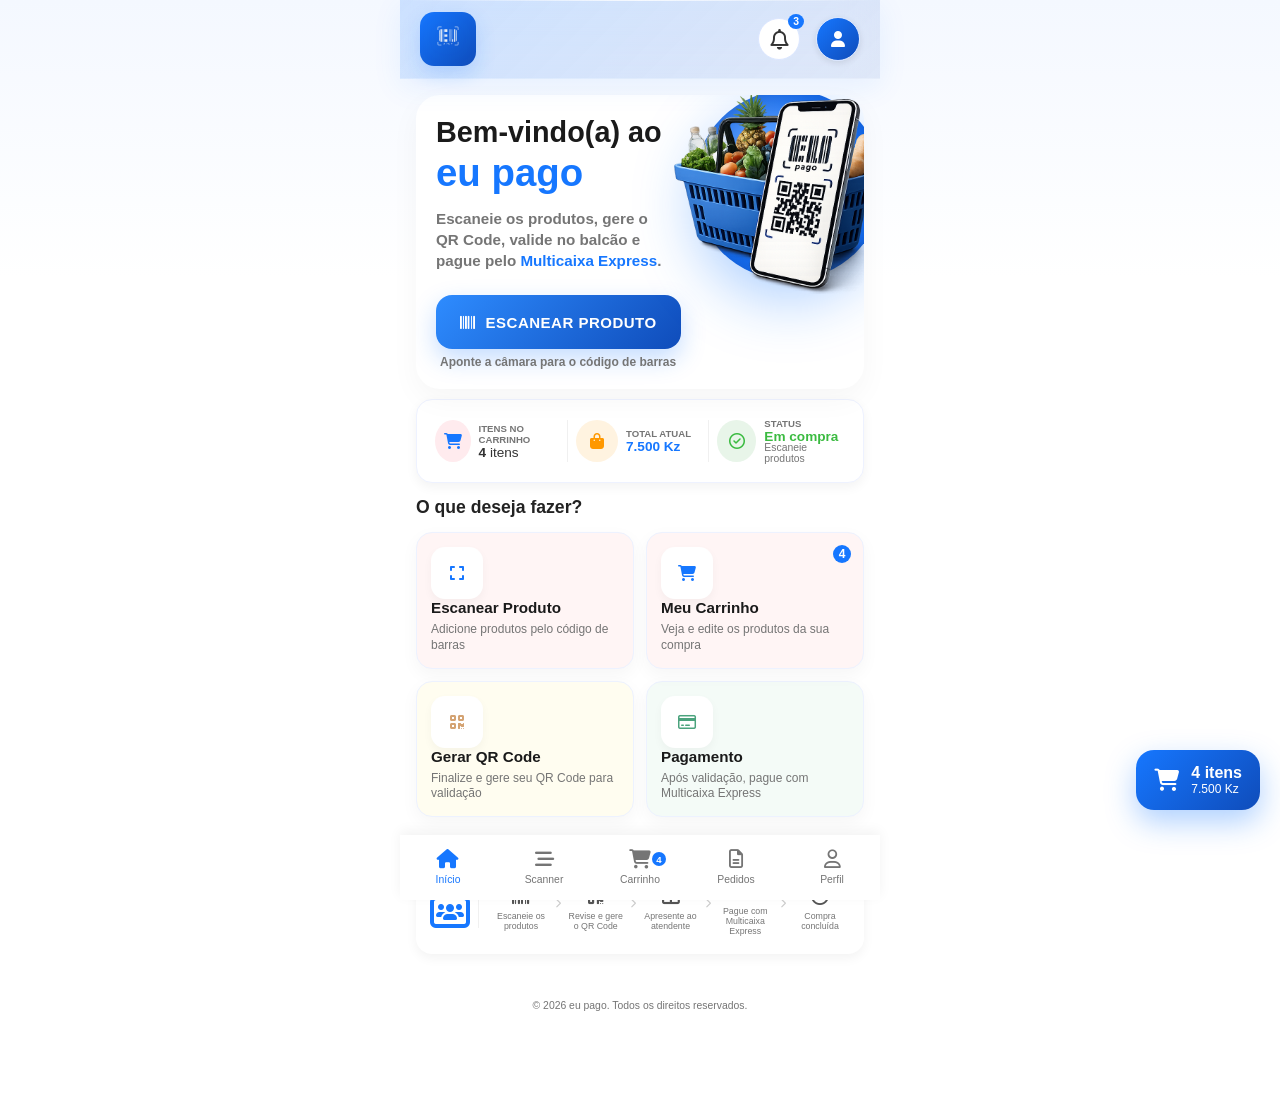
==== index.html @ 43b9805f "first commit" ====
<!DOCTYPE html>
<html lang="pt">
<head>
    <meta charset="UTF-8">
    <meta name="viewport" content="width=device-width, initial-scale=1.0">
    <title>eu pago - Home</title>
    <link rel="stylesheet" href="https://cdnjs.cloudflare.com/ajax/libs/font-awesome/6.4.0/css/all.min.css">
    <link rel="stylesheet" href="style.css">
</head>
<body>

    <header class="main-header">
        <div class="header-logo">
            <img src="logo-transparente2.png" alt="eu pago" class="logo-img-placeholder">
        </div>
        <div class="header-profile">
            <div class="notification-badge" data-count="3">
                <i class="fa-regular fa-bell"></i>
            </div>
            <div class="profile-avatar">
                <i class="fa-solid fa-user"></i>
            </div>
        </div>
    </header>

    <main class="container">
        
        <!-- HOME -->
        <section id="homePage" class="page-section active-page">

            <section class="hero-section">
            <div class="hero-content">
                <h1>Bem-vindo(a) ao <br><span class="brand-text">eu pago</span></h1>
                <p class="hero-subtitle">Escaneie os produtos, gere o QR Code, valide no balcão e pague pelo <span class="highlight-text">Multicaixa Express</span>.</p>
                
                
                <button class="btn-scan-main" id="btnMainScan">
                    <i class="fa-solid fa-barcode"></i> ESCANEAR PRODUTO
                </button>
                <span class="btn-hint">Aponte a câmara para o código de barras</span>
            </div>
            
            <div class="hero-image-container">
                <div class="hero-circle"></div>
                <img src="cesta-telemovel-transparente.png" alt="Cesta e Telemóvel" class="hero-img-placeholder">
            </div>
        </section>

        <section class="status-summary">
            <div class="status-card">
                <div class="status-icon icon-red">
                    <i class="fa-solid fa-cart-shopping"></i>
                </div>
                <div class="status-info">
                    <span class="status-label">ITENS NO CARRINHO</span>
                    <span class="status-value"><strong id="cartCountHeader">4</strong> itens</span>
                </div>
            </div>
            
            <div class="status-card">
                <div class="status-icon icon-light-red">
                    <i class="fa-solid fa-bag-shopping"></i>
                </div>
                <div class="status-info">
                    <span class="status-label">TOTAL ATUAL</span>
                    <span class="status-value price-text">7.500 Kz</span>
                </div>
            </div>

            <div class="status-card">
                <div class="status-icon icon-green">
                    <i class="fa-regular fa-circle-check"></i>
                </div>
                <div class="status-info">
                    <span class="status-label">STATUS</span>
                    <span class="status-value status-active">Em compra</span>
                    <span class="status-sub">Escaneie produtos</span>
                </div>
            </div>
        </section>

        <section class="actions-section">
            <h2 class="section-title">O que deseja fazer?</h2>
            
            <div class="grid-actions">
                <div class="action-card card-pink" id="actionScan">
                    <div class="action-icon"><i class="fa-solid fa-expand"></i></div>
                    <h3>Escanear Produto</h3>
                    <p>Adicione produtos pelo código de barras</p>
                </div>

                <div class="action-card card-light-pink relative-badge" id="actionCart">
                    <span class="card-badge">4</span>
                    <div class="action-icon color-red"><i class="fa-solid fa-cart-shopping"></i></div>
                    <h3>Meu Carrinho</h3>
                    <p>Veja e edite os produtos da sua compra</p>
                </div>

                <div class="action-card card-gold" id="actionQr">
                    <div class="action-icon"><i class="fa-solid fa-qrcode"></i></div>
                    <h3>Gerar QR Code</h3>
                    <p>Finalize e gere seu QR Code para validação</p>
                </div>

                <div class="action-card card-teal" id="actionPay">
                    <div class="action-icon"><i class="fa-regular fa-credit-card"></i></div>
                    <h3>Pagamento</h3>
                    <p>Após validação, pague com Multicaixa Express</p>
                </div>
            </div>
        </section>

        <section class="how-it-works">
            <h3 class="how-title">Como funciona?</h3>
            <div class="flow-container">
                <div class="flow-sidebar-icon">
                    <i class="fa-solid fa-users-rectangle"></i>
                </div>
                <div class="flow-steps">
                    <div class="step">
                        <i class="fa-solid fa-barcode"></i>
                        <p>Escaneie os produtos</p>
                    </div>
                    <i class="fa-solid fa-chevron-right arrow-flow"></i>
                    <div class="step">
                        <i class="fa-solid fa-qrcode"></i>
                        <p>Revise e gere o QR Code</p>
                    </div>
                    <i class="fa-solid fa-chevron-right arrow-flow"></i>
                    <div class="step">
                        <i class="fa-solid fa-table-cells-large"></i>
                        <p>Apresente ao atendente</p>
                    </div>
                    <i class="fa-solid fa-chevron-right arrow-flow"></i>
                    <div class="step">
                        <i class="fa-regular fa-credit-card"></i>
                        <p>Pague com Multicaixa Express</p>
                    </div>
                    <i class="fa-solid fa-chevron-right arrow-flow"></i>
                    <div class="step">
                        <i class="fa-regular fa-circle-check"></i>
                        <p>Compra concluída</p>
                    </div>
                </div>
            </div>
        </section>


        </section>

        <!-- SCANNER -->
        <section id="scannerPage" class="page-section">

            <div class="page-header">
                <h2>Nova Compra</h2>
                <p>Escaneie os produtos</p>
            </div>

            <div class="purchase-banner">

                <div>
                    <span>Compra Atual</span>
                    <strong>7.500 Kz</strong>
                </div>

                <div>
                    <span>Itens</span>
                    <strong>4</strong>
                </div>

            </div>

            <div class="scanner-stats">

                <div class="scanner-stat">
                    <span>Produtos</span>
                    <strong id="scannerProducts">
                        4
                    </strong>
                </div>

                <div class="scanner-stat">
                    <span>Total</span>
                    <strong id="scannerTotal">
                        7.500 Kz
                    </strong>
                </div>

            </div>

            <div class="camera-area">

                <div class="scanner-frame"></div>

                <div class="scan-line"></div>

                <i class="fa-solid fa-barcode"></i>

                <p>
                    Posicione o código de barras
                    dentro da área de leitura
                </p>

            </div>

            <div class="scan-status">

                <i class="fa-solid fa-circle-notch"></i>

                Aguardando leitura...

            </div>

            <div class="detected-product">

                <div class="product-preview">

                    <div class="product-image">
                        <i class="fa-solid fa-box"></i>
                    </div>

                    <div>

                        <h3>
                            Arroz Bom Preço 5Kg
                        </h3>

                        <p class="product-price">
                            3.500 Kz
                        </p>

                    </div>

                </div>

                <div class="quantity-control">

                    <button>-</button>

                    <span>1</span>

                    <button>+</button>

                </div>

                <div class="scanner-buttons">

                    <button class="btn-add-cart">
                        Adicionar ao Carrinho
                    </button>

                    <button class="btn-cancel">
                        Cancelar
                    </button>

                </div>

            </div>

        </section>


        <!-- CARRINHO -->
        <section id="cartPage" class="page-section">
            <div class="page-header">
                <h2>Meu Carrinho</h2>
                <p>Revise os produtos antes de finalizar</p>
            </div>

            <div class="cart-summary-top">

                <div class="cart-summary-box">

                    <span>Produtos</span>

                    <strong>4</strong>

                </div>

                <div class="cart-summary-box">

                    <span>Total Atual</span>

                    <strong>7.500 Kz</strong>

                </div>

            </div>

            <!-- PRODUTO 1 -->

            <div class="cart-item">

                <div class="cart-product-image">

                    <i class="fa-solid fa-box"></i>

                </div>

                <div class="cart-product-info">

                    <h3>Arroz Bom Preço 5Kg</h3>

                    <span>3.500 Kz</span>

                    <div class="cart-quantity">

                        <button>-</button>

                        <span>2</span>

                        <button>+</button>

                    </div>

                </div>

                <button class="remove-item">

                    <i class="fa-solid fa-trash"></i>

                </button>

            </div>

            <!-- PRODUTO 2 -->

            <div class="cart-item">

                <div class="cart-product-image">

                    <i class="fa-solid fa-bottle-water"></i>

                </div>

                <div class="cart-product-info">

                    <h3>Água Pura 1.5L</h3>

                    <span>1.000 Kz</span>

                    <div class="cart-quantity">

                        <button>-</button>

                        <span>1</span>

                        <button>+</button>

                    </div>

                </div>

                <button class="remove-item">

                    <i class="fa-solid fa-trash"></i>

                </button>

            </div>

            <!-- RESUMO -->

            <div class="cart-total-card">

                <div class="total-line">

                    <span>Subtotal</span>

                    <strong>7.500 Kz</strong>

                </div>

                <div class="total-line">

                    <span>Taxas</span>

                    <strong>0 Kz</strong>

                </div>

                <div class="total-line total-main">

                    <span>Total</span>

                    <strong>7.500 Kz</strong>

                </div>

            </div>

            <!-- BOTÕES -->

            <div class="cart-actions">

                <button class="btn-continue">

                    Continuar Comprando

                </button>

                <button class="btn-generate-qr">

                    Gerar QR Code

                </button>

            </div>
        </section>

        <!-- PEDIDOS -->
        <section id="ordersPage" class="page-section">

        </section>

        <!-- PERFIL -->
        <section id="profilePage" class="page-section">

        </section>


    </main>

    <div class="floating-cart">

        <i class="fa-solid fa-cart-shopping"></i>

        <div>

            <strong>4 itens</strong>

            <span>7.500 Kz</span>

        </div>

    </div>

    <div id="toastMessage " class="toast-message">
        Produto adicionado com sucesso!
    </div>

    <nav class="bottom-nav">
        <a href="#" class="nav-item active">
            <i class="fa-solid fa-house"></i>
            <span>Início</span>
        </a>
        <a href="#" class="nav-item">
            <i class="fa-solid fa-bars-staggered"></i>
            <span>Scanner</span>
        </a>
        <a href="#" class="nav-item relative-badge">
            <span class="nav-badge">4</span>
            <i class="fa-solid fa-cart-shopping"></i>
            <span>Carrinho</span>
        </a>
        <a href="#" class="nav-item">
            <i class="fa-regular fa-file-lines"></i>
            <span>Pedidos</span>
        </a>
        <a href="#" class="nav-item">
            <i class="fa-regular fa-user"></i>
            <span>Perfil</span>
        </a>
    </nav>

    <footer class="footer-copyright">
        <p>© 2026 eu pago. Todos os direitos reservados.</p>
    </footer>

    <script src="script.js"></script>
</body>
</html>
---- style.css ----
/* ==========================================================================
   RESET & CONFIGURAÇÕES GERAIS
   ========================================================================== */
* {
    margin: 0;
    padding: 0;
    box-sizing: border-box;
    font-family: -apple-system, BlinkMacSystemFont, "Segoe UI", Roboto, Helvetica, Arial, sans-serif;
}

:root {
    --primary-red: #1677ff;
    --bg-light: #f8f9fa;
    --text-dark: #333333;
    --text-muted: #757575;
    --green-status: #3bbb41;
    --shadow-light: 0 4px 12px rgba(0,0,0,0.05);
    --border-radius-main: 16px;
}

body {
    background-color: var(--bg-light);
    background:
        linear-gradient(
            180deg,
            #f4f8ff 0%,
            #ffffff 25%
        );
    color: var(--text-dark);
    display: flex;
    flex-direction: column;
    min-height: 100vh;
    padding-bottom: 80px; /* Espaço para a navbar inferior fixa */
    overflow-x: hidden;
}

.container {
    width: 100%;
    max-width: 480px; /* Limita a largura para simular tela de telemóvel em desktops */
    margin: 0 auto;
    padding: 16px;
}

/* ==========================================================================
   BARRA SUPERIOR (HEADER)
   ========================================================================== */
.main-header {

    position: sticky;
    top: 0;

    display: flex;
    justify-content: space-between;
    align-items: center;

    padding: 12px 20px;

    max-width: 480px;
    width: 100%;

    margin: 0 auto;

    z-index: 100;

    background:
        linear-gradient(
            135deg,
            rgba(22,119,255,.18),
            rgba(15,76,186,.10)
        );

    backdrop-filter: blur(18px);
    -webkit-backdrop-filter: blur(18px);

    border-bottom:
        1px solid rgba(255,255,255,.25);

    box-shadow:
        0 8px 30px rgba(22,119,255,.08);
}

.main-header::before{

    content:"";

    position:absolute;

    top:0;
    left:0;

    width:100%;
    height:1px;

    background:
        linear-gradient(
            90deg,
            transparent,
            rgba(255,255,255,.8),
            transparent
        );
}

.logo-img-placeholder{

    height:42px;
    width:auto;

    filter:
        drop-shadow(
            0 3px 10px rgba(22,119,255,.25)
        );
}

.header-logo{

    background:
        linear-gradient(
            135deg,
            #1677ff,
            #0f4cba
        );

    padding:4px 7px;

    border-radius:14px;

    box-shadow:
        0 8px 20px rgba(22,119,255,.2);
}

.header-profile {
    display: flex;
    align-items: center;
    gap: 16px;
}

.notification-badge {
    width:42px;
    height:42px;
    border-radius:50%;
    border:
        1px solid #dbe6ff;
    display:flex;
    justify-content:center;
    align-items:center;
    color:#0f4cba;

    background:white;

    position: relative;
    font-size: 1.3rem;
    color: var(--text-dark);
    cursor: pointer;
}

.notification-badge::after {
    content: attr(data-count);
    position: absolute;
    top: -5px;
    right: -5px;
    background-color: var(--primary-red);
    color: white;
    font-size: 0.65rem;
    font-weight: bold;
    padding: 2px 5px;
    border-radius: 50%;
}

.profile-avatar {
     width:44px;
    height:44px;
    border-radius: 50%;
    background:white;
    display: flex;
    align-items: center;
    justify-content: center;
    background:
        linear-gradient(
            135deg,
            #1677ff,
            #0f4cba
        );

    color:white;
    overflow: hidden;
    border:
        1px solid #dbe6ff;
    box-shadow: 0 2px 6px rgba(0,0,0,0.1);
}

/* ==========================================================================
   SECÇÃO HERO (BOAS-VINDAS)
   ========================================================================== */
.hero-section {
    display: grid;
    grid-template-columns: 1fr;
    position: relative;
  
    margin-bottom: 10px;

    background:white;

    border-radius:24px;

    padding:20px;

    box-shadow:
        0 10px 30px rgba(0,0,0,.04);

    overflow:hidden;
    
}

.hero-content h1 {
    font-size: 1.8rem;
    font-weight: 700;
    line-height: 1.2;
    color: #1a1a1a;
}

.hero-content {
    max-width: 60%;
    color: var(--primary-red);
    font-size: 2.4rem;
    font-weight: 800;
}

.brand-text {
    max-width: 60%;
    color: var(--primary-red);
    font-size: 2.4rem;
    font-weight: 800;
}

.hero-subtitle {
    margin-top: 12px;
    font-size: 0.95rem;
    color: var(--text-muted);
    line-height: 1.4;
    max-width: 100%;
}

.hero-subtitle .highlight-text {
    color: var(--primary-red);
    font-weight: 600;
}

.btn-scan-main {
    background:
        linear-gradient(
            135deg,
            #2e8cff,
            #0f4cba
        );
    color: white;
    border: none;
    width: 100%;
    height:54px;
    max-width: 260px;
    padding: 14px 20px;
    border-radius: 16px;
    font-weight: bold;
    font-size: 15px;
    display: flex;
    align-items: center;
    justify-content: center;
    gap: 10px;
    letter-spacing:.5px;
    margin-top: 24px;
    box-shadow:
        0 10px 25px rgba(22,119,255,.25);
    cursor: pointer;
    transition: transform 0.2s;
}

.btn-scan-main:hover{

    transform:translateY(-2px);

    box-shadow:
        0 14px 30px rgba(22,119,255,.35);
}

.btn-scan-main:active {
    transform: scale(0.98);
}

.btn-hint {
    display: block;
    font-size: 0.75rem;
    color: var(--text-muted);
    margin-top: 6px;
    padding-left: 4px;
}

.hero-image-container {
    width: 120px;
    height: 120px;
    position: absolute;
    right:20px;

    top: 10px;
    z-index: -1; /* Mantém atrás do texto se a tela for muito pequena */
    opacity: 0.85;
}

.hero-img-placeholder {
    width: 100%;
    height: auto;    
    object-fit: contain;
}

.hero-img-placeholder{

    animation:
        floatBasket 4s ease-in-out infinite;
}
/*
@keyframes floatBasket{

    0%{
        transform:translateY(0);
    }

    50%{
        transform:translateY(-8px);
    }

    100%{
        transform:translateY(0);
    }
}

 Ajuste Responsivo para telas ligeiramente maiores onde caiba a imagem ao lado */
@media (min-width: 360px) {
    .hero-image-container {
        width: 140px;
        height: 140px;
        z-index: 1;
        opacity: 1;
    }
    .hero-subtitle { max-width: 65%; }


}

.hero-image-container{

    position:absolute;

    right:-35px;
    top:-20px;

    width:220px;
    height:220px;

    display:flex;
    justify-content:center;
    align-items:center;
}

.hero-circle{

    position:absolute;

    width:190px;
    height:190px;
    right:15px;
    object-fit:contain;
    border-radius:50%;

    background:
        radial-gradient(
            circle,
            #38a3ff 0%,
            #1677ff 45%,
            #0f4cba 100%
        );

    box-shadow:
        0 20px 60px rgba(22,119,255,.35);

    z-index:1;
}

.hero-circle::before{

    content:"";

    position:absolute;

    width:100px;
    height:100px;

    border-radius:50%;

    background:
        rgba(255,255,255,.3);

    top:15px;
    left:20px;

    filter:blur(20px);
}


.hero-img-placeholder{

    position:relative;

    width:220px;
    right:15px;
    height:auto;

    object-fit:contain;

    z-index:2;
}

@media(max-width:420px){

    .hero-image-container{

        position: absolute;
        width:200px;
        height:200px;

        right:-50px;
        top:-5px;
        display: flex;
        justify-content: center;
        text-align: center;
    }

    .hero-circle{

        width:155px;
        height:155px;
    }

    .hero-img-placeholder{

        width:180px;
    }
}

.hero-subtitle{
    max-width:95%;
}


/* ==========================================================================
   RESUMO DO STATUS (CARDS HORIZONTAIS)
   ========================================================================== */
.status-summary {
    background: white;
    border-radius: var(--border-radius-main);
    padding: 18px;
    display: flex;
    justify-content: space-between;
    align-items: center;
    box-shadow: var(--shadow-light);
    margin-bottom: 14px;
    gap: 8px;
     border:
        1px solid #eef2ff;
}

.status-card {
    display: flex;
    align-items: center;
    gap: 8px;
    flex: 1;
}

.status-card:not(:last-child) {
    border-right: 1px solid #f0f0f0;
    padding-right: 4px;
}

.status-icon {
    width: 42px;
    height: 42px;
    border-radius: 50%;
    display: flex;
    align-items: center;
    justify-content: center;
    font-size: 1rem;
}

.icon-red { background-color: #ffebee; color: var(--primary-red); }
.icon-light-red { background-color: #fff3e0; color: #ff9800; }
.icon-green { background-color: #e8f5e9; color: var(--green-status); }

.status-info {
    display: flex;
    flex-direction: column;
}

.status-label {
    font-size: 0.6rem;
    font-weight: bold;
    color: var(--text-muted);
}

.status-value {
    font-size: 0.85rem;
    font-weight: 500;
}

.price-text {
    color: var(--primary-red);
    font-weight: bold;
}

.status-active {
    color: var(--green-status);
    font-weight: bold;
}

.status-sub {
    font-size: 0.65rem;
    color: var(--text-muted);
    margin-top: -2px;
}

/* ==========================================================================
   MENU DE OPÇÕES (GRID DOS BOTÕES)
   ========================================================================== */
.actions-section {
    margin-bottom: 24px;
}

.section-title {
    font-size: 1.1rem;
    font-weight: 700;
    margin-bottom: 14px;
    color: #222;
}

.grid-actions {
    display: grid;
    grid-template-columns: repeat(2, 1fr);
    gap: 12px;
}

.action-card {
    border-radius: var(--border-radius-main);
    padding: 14px;
    display: flex;
    flex-direction: column;
    justify-content: flex-start;
    cursor: pointer;
    transition: transform 0.2s, box-shadow 0.2s;
    min-height: 115px;
    border:
        1px solid #edf2ff;

    box-shadow:
        0 6px 18px rgba(0,0,0,.04);
}

.action-card:hover{

    transform:
        translateY(-3px);

    box-shadow:
        0 12px 30px rgba(0,0,0,.08);
}



.action-card:active {
    transform: scale(0.97);
}

.action-icon{

    width:52px;
    height:52px;

    border-radius:14px;

    display:flex;
    justify-content:center;
    align-items:center;

    background:white;

    box-shadow:
        0 4px 10px rgba(0,0,0,.04);
}
.action-card h3 {
    font-size: 0.95rem;
    font-weight: 700;
    margin-bottom: 6px;
    color: #1a1a1a;
}

.action-card p {
    font-size: 0.75rem;
    color: var(--text-muted);
    line-height: 1.3;
}

/* Cores customizadas dos cards baseadas na foto */
.card-pink { background-color: #fff5f5; }
.card-pink .action-icon { color: var(--primary-red); }

.card-light-pink { background-color: #fff5f5; }
.card-light-pink .action-icon { color: var(--primary-red); }

.card-gold { background-color: #fffdf0; }
.card-gold .action-icon { color: #d4a373; }

.card-teal { background-color: #f4fbf7; }
.card-teal .action-icon { color: #4ba37d; }

/* Sistema de Badges flutuantes */
.relative-badge {
    position: relative;
}

.card-badge {
    position: absolute;
    top: 12px;
    right: 12px;
    background-color: var(--primary-red);
    color: white;
    font-size: 0.75rem;
    font-weight: bold;
    width: 18px;
    height: 18px;
    border-radius: 50%;
    display: flex;
    align-items: center;
    justify-content: center;
}

/* ==========================================================================
   COMO FUNCIONA (FLUXOGRAMA)
   ========================================================================== */
.how-it-works {
    background: white;
    border-radius: var(--border-radius-main);
    padding: 14px;
    box-shadow: var(--shadow-light);
    margin-bottom: 20px;
}

.how-title {
    font-size: 0.9rem;
    font-weight: 700;
    margin-bottom: 12px;
}

.flow-container {
    display: flex;
    align-items: center;
    gap: 12px;
}

.flow-sidebar-icon {
    font-size: 2rem;
    color: var(--primary-red);
    display: flex;
    align-items: center;
    justify-content: center;
    padding-right: 8px;
    border-right: 1px solid #f0f0f0;
}

.flow-steps {
    display: flex;
    align-items: center;
    justify-content: space-between;
    flex-grow: 1;
    overflow-x: auto; /* Permite scroll horizontal caso falte espaço em telas muito pequenas */
    padding-bottom: 4px;
}

.step {
    display: flex;
    flex-direction: column;
    align-items: center;
    text-align: center;
    min-width: 50px;
}

.step i {
    font-size: 1.1rem;
    color: #555;
    margin-bottom: 6px;
}

.step p {
    font-size: 0.55rem;
    color: var(--text-muted);
    font-weight: 500;
    max-width: 60px;
}

.arrow-flow {
    font-size: 0.6rem;
    color: #ccc;
    margin-top: -12px;
}

/* ==========================================================================
   BARRA DE NAVEGAÇÃO INFERIOR FIXA
   ========================================================================== */
.bottom-nav {
    background-color: white;
    position: fixed;
    bottom: 0;
    left: 50%;
    transform: translateX(-50%);
    width: 100%;
    max-width: 480px;
    height: 65px;
    display: flex;
    justify-content: space-around;
    align-items: center;
    box-shadow: 0 -4px 12px rgba(0,0,0,0.05);
    z-index: 100;
}

.nav-item {
    display: flex;
    flex-direction: column;
    align-items: center;
    text-decoration: none;
    color: var(--text-muted);
    font-size: 0.65rem;
    font-weight: 500;
    gap: 4px;
    flex: 1;

}

.nav-item i {
    font-size: 1.2rem;
}

.nav-item.active {
    color:#1677ff;
}



.nav-badge {
    position: absolute;
    top: 2px;
    right: 22px;
    background-color: var(--primary-red);
    color: white;
    font-size: 0.6rem;
    font-weight: bold;
    width: 14px;
    height: 14px;
    border-radius: 50%;
    display: flex;
    align-items: center;
    justify-content: center;
}

/* ==========================================================================
   FOOTER (DIREITOS AUTORAIS)
   ========================================================================== */
.footer-copyright {
    text-align: center;
    font-size: 0.65rem;
    color: var(--text-muted);
    padding: 10px 0 20px 0;
}





/* ==========================================
   SISTEMA DE PÁGINAS
========================================== */

.page-section{

    display:none;

    animation:
        fadePage .3s ease;
}

.active-page{

    display:block;
}

@keyframes fadePage{

    from{

        opacity:0;
        transform:translateY(10px);
    }

    to{

        opacity:1;
        transform:translateY(0);
    }
}

/* ==========================================
   SCANNER
========================================== */

.page-header{

    margin-bottom:20px;
}

.page-header h2{

    font-size:24px;
}

.page-header p{

    color:#777;
}

.scanner-stats{

    display:flex;

    gap:12px;

    margin-bottom:20px;
}

.scanner-stat{

    flex:1;

    background:white;

    padding:16px;

    border-radius:16px;

    text-align:center;

    box-shadow:
        0 4px 12px rgba(0,0,0,.05);
}

.camera-area{

    position:relative;

    height:280px;

    border-radius:24px;

    background:
        linear-gradient(
            135deg,
            #0f172a,
            #1e293b
        );

    display:flex;

    flex-direction:column;

    justify-content:center;

    align-items:center;

    color:white;

    overflow:hidden;

    margin-bottom:20px;
}

.camera-area i{

    font-size:70px;

    margin-bottom:15px;
}

.scan-line{

    position:absolute;

    width:100%;

    height:3px;

    background:#00ff88;

    animation:
        scannerMove 2s linear infinite;
}

@keyframes scannerMove{

    0%{

        top:20px;
    }

    100%{

        top:240px;
    }
}

.detected-product{

    background:white;

    padding:16px;

    border-radius:20px;

    box-shadow:
        0 4px 12px rgba(0,0,0,.05);
}

.product-preview{

    display:flex;

    gap:15px;

    align-items:center;

    margin-bottom:15px;
}

.product-image{

    width:70px;
    height:70px;

    border-radius:16px;

    background:#eef5ff;

    display:flex;

    justify-content:center;

    align-items:center;

    color:#1677ff;

    font-size:28px;
}

.quantity-control{

    display:flex;

    justify-content:center;

    align-items:center;

    gap:20px;

    margin:15px 0;
}

.quantity-control button{

    width:40px;
    height:40px;

    border:none;

    border-radius:12px;

    background:#1677ff;

    color:white;
}

.scanner-buttons{

    display:flex;

    gap:10px;
}

.btn-add-cart{

    flex:1;

    border:none;

    background:#1677ff;

    color:white;

    height:50px;

    border-radius:14px;
}

.btn-cancel{

    flex:1;

    border:none;

    background:#f2f2f2;

    height:50px;

    border-radius:14px;
}

.purchase-banner{

    display:flex;
    justify-content:space-between;
    align-items:center;

    background:
        linear-gradient(
            135deg,
            #1677ff,
            #0f4cba
        );

    color:white;

    padding:18px;

    border-radius:18px;

    margin-bottom:20px;

    box-shadow:
        0 12px 30px rgba(22,119,255,.25);
}

.purchase-banner span{

    display:block;

    font-size:12px;

    opacity:.8;
}

.purchase-banner strong{

    font-size:22px;
}


.scanner-frame{

    position:absolute;

    width:220px;
    height:140px;

    border:3px solid #00ff88;

    border-radius:16px;
}


.scan-status{

    margin-top:15px;

    display:flex;
    align-items:center;
    justify-content:center;

    gap:10px;

    color:#1677ff;

    font-weight:600;
}


.product-price{

    color:#1677ff;

    font-size:20px;

    font-weight:700;

    margin-top:5px;
}


.floating-cart{

    position:fixed;

    bottom:90px;

    right:20px;

    background:
        linear-gradient(
            135deg,
            #1677ff,
            #0f4cba
        );

    color:white;

    padding:14px 18px;

    border-radius:18px;

    display:flex;

    align-items:center;

    gap:12px;

    z-index:999;

    box-shadow:
        0 12px 30px rgba(22,119,255,.35);
}

.floating-cart i{

    font-size:22px;
}

.floating-cart span{

    display:block;

    font-size:12px;
}

.toast-message{

    position:fixed;

    bottom:160px;

    left:50%;

    transform:translateX(-50%);

    background:#16a34a;

    color:white;

    padding:12px 20px;

    border-radius:12px;

    opacity:0;

    pointer-events:none;

    transition:.3s;

    z-index:1000;
}

.toast-message.show{

    opacity:1;
}



/* ==========================================
   CARRINHO
========================================== */

.cart-summary-top{

    display:flex;

    gap:12px;

    margin-bottom:20px;
}

.cart-summary-box{

    flex:1;

    background:white;

    padding:16px;

    border-radius:18px;

    text-align:center;

    box-shadow:
        0 4px 12px rgba(0,0,0,.05);
}

.cart-summary-box span{

    display:block;

    font-size:13px;

    color:#777;
}

.cart-summary-box strong{

    font-size:22px;

    color:#1677ff;
}

.cart-item{

    display:flex;

    align-items:center;

    gap:12px;

    background:white;

    padding:14px;

    border-radius:18px;

    margin-bottom:14px;

    box-shadow:
        0 4px 12px rgba(0,0,0,.05);
}

.cart-product-image{

    width:65px;
    height:65px;

    border-radius:16px;

    background:#eef5ff;

    display:flex;

    justify-content:center;

    align-items:center;

    color:#1677ff;

    font-size:26px;

    flex-shrink:0;
}

.cart-product-info{

    flex:1;
}

.cart-product-info h3{

    font-size:15px;

    margin-bottom:6px;
}

.cart-product-info span{

    color:#1677ff;

    font-weight:700;
}

.cart-quantity{

    display:flex;

    align-items:center;

    gap:10px;

    margin-top:10px;
}

.cart-quantity button{

    width:32px;
    height:32px;

    border:none;

    border-radius:10px;

    background:#1677ff;

    color:white;

    font-weight:bold;
}

.remove-item{

    width:40px;
    height:40px;

    border:none;

    border-radius:12px;

    background:#fff2f2;

    color:#ff3b30;

    flex-shrink:0;
}

.cart-total-card{

    background:white;

    padding:18px;

    border-radius:20px;

    margin-top:20px;

    box-shadow:
        0 4px 12px rgba(0,0,0,.05);
}

.total-line{

    display:flex;

    justify-content:space-between;

    margin-bottom:12px;
}

.total-main{

    border-top:
        1px solid #eee;

    padding-top:15px;

    margin-top:15px;

    font-size:18px;
}

.cart-actions{

    display:flex;

    flex-direction:column;

    gap:12px;

    margin-top:20px;
}

.btn-continue{

    height:54px;

    border:none;

    border-radius:16px;

    background:#eef5ff;

    color:#1677ff;

    font-weight:700;
}

.btn-generate-qr{

    height:54px;

    border:none;

    border-radius:16px;

    background:
        linear-gradient(
            135deg,
            #1677ff,
            #0f4cba
        );

    color:white;

    font-weight:700;

    box-shadow:
        0 12px 25px rgba(22,119,255,.25);
}@media(max-width:380px){

    .cart-item{

        padding:10px;
    }

    .cart-product-image{

        width:55px;
        height:55px;
    }

    .cart-product-info h3{

        font-size:13px;
    }

    .cart-product-info span{

        font-size:13px;
    }

    .cart-quantity{

        gap:6px;
    }

    .cart-quantity button{

        width:28px;
        height:28px;
    }
}
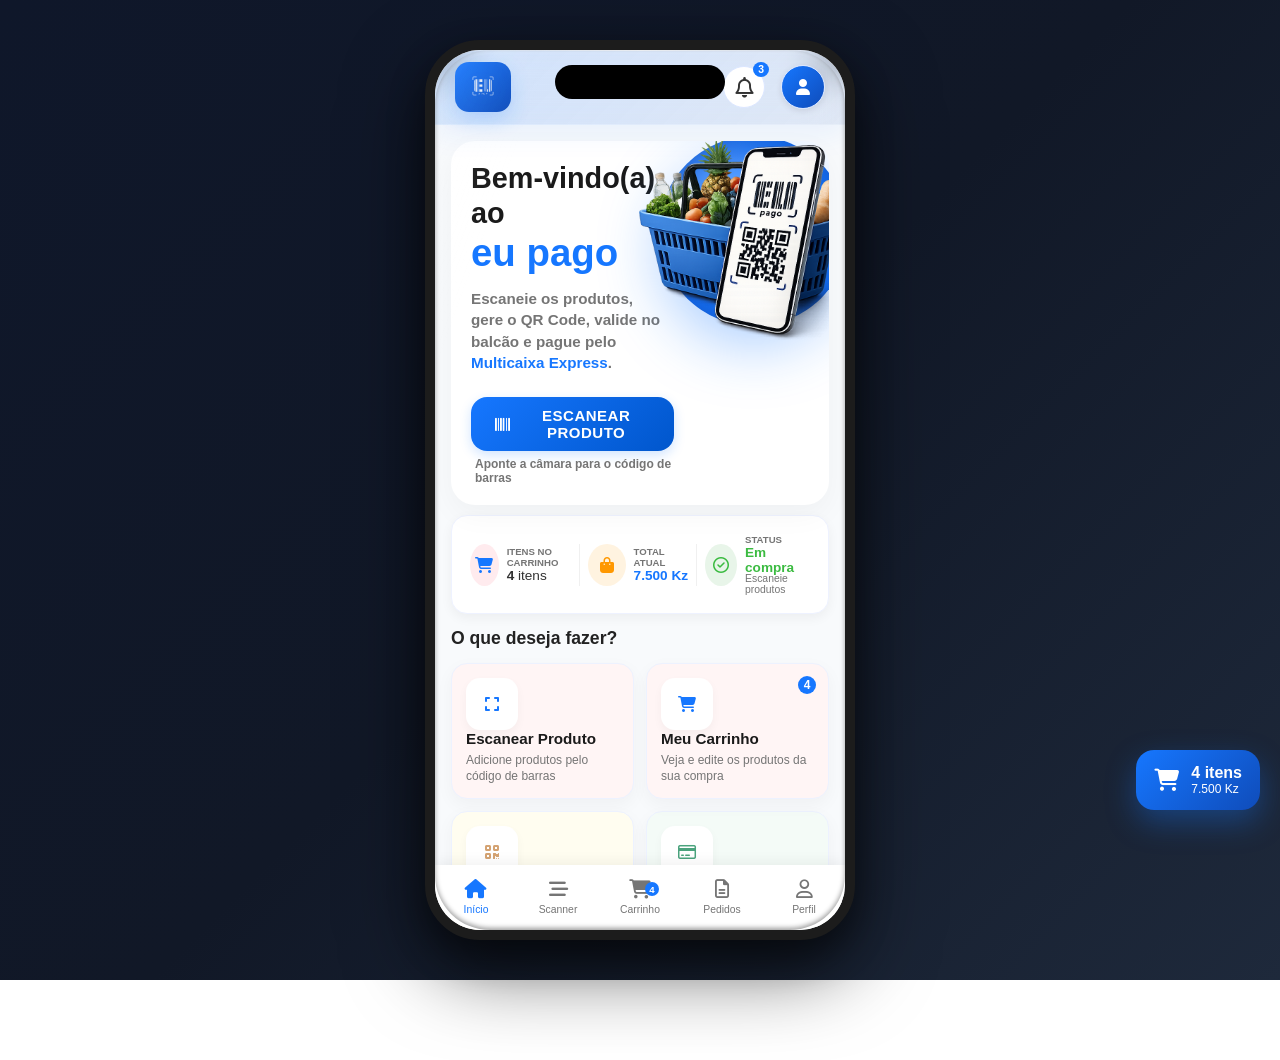
==== commit 233460bb: "Alterando o layout" ====
--- a/index.html
+++ b/index.html
@@ -1,4 +1,4 @@
-<!DOCTYPE html>
+<!<!DOCTYPE html>
 <html lang="pt">
 <head>
     <meta charset="UTF-8">
@@ -9,463 +9,496 @@
 </head>
 <body>
 
-    <header class="main-header">
-        <div class="header-logo">
-            <img src="logo-transparente2.png" alt="eu pago" class="logo-img-placeholder">
+    <div class="desktop-preview">
+
+        <div class="phone-frame">
+
+            <div class="phone-notch"></div>
+
+            <div class="phone-screen">
+
+                <header class="main-header">
+                    <div class="header-logo">
+                        <img src="logo-transparente2.png" alt="eu pago" class="logo-img-placeholder">
+                    </div>
+                    <div class="header-profile">
+                        <div class="notification-badge" data-count="3">
+                            <i class="fa-regular fa-bell"></i>
+                        </div>
+                        <div class="profile-avatar">
+                            <i class="fa-solid fa-user"></i>
+                        </div>
+                    </div>
+                </header>
+
+                <main class="container">
+                    
+                    <!-- HOME -->
+                    <section id="homePage" class="page-section active-page">
+
+                        <section class="hero-section">
+                        <div class="hero-content">
+                            <h1>Bem-vindo(a) ao <br><span class="brand-text">eu pago</span></h1>
+                            <p class="hero-subtitle">Escaneie os produtos, gere o QR Code, valide no balcão e pague pelo <span class="highlight-text">Multicaixa Express</span>.</p>
+                            
+                            
+                            <button class="btn-scan-main" id="btnMainScan">
+                                <i class="fa-solid fa-barcode"></i> ESCANEAR PRODUTO
+                            </button>
+                            <span class="btn-hint">Aponte a câmara para o código de barras</span>
+                        </div>
+                        
+                        <div class="hero-image-container">
+                            <div class="hero-circle"></div>
+                            <img src="cesta-telemovel-transparente.png" alt="Cesta e Telemóvel" class="hero-img-placeholder">
+                        </div>
+                    </section>
+
+                    <section class="status-summary">
+                        <div class="status-card">
+                            <div class="status-icon icon-red">
+                                <i class="fa-solid fa-cart-shopping"></i>
+                            </div>
+                            <div class="status-info">
+                                <span class="status-label">ITENS NO CARRINHO</span>
+                                <span class="status-value"><strong id="cartCountHeader">4</strong> itens</span>
+                            </div>
+                        </div>
+                        
+                        <div class="status-card">
+                            <div class="status-icon icon-light-red">
+                                <i class="fa-solid fa-bag-shopping"></i>
+                            </div>
+                            <div class="status-info">
+                                <span class="status-label">TOTAL ATUAL</span>
+                                <span class="status-value price-text">7.500 Kz</span>
+                            </div>
+                        </div>
+
+                        <div class="status-card">
+                            <div class="status-icon icon-green">
+                                <i class="fa-regular fa-circle-check"></i>
+                            </div>
+                            <div class="status-info">
+                                <span class="status-label">STATUS</span>
+                                <span class="status-value status-active">Em compra</span>
+                                <span class="status-sub">Escaneie produtos</span>
+                            </div>
+                        </div>
+                    </section>
+
+                    <section class="actions-section">
+                        <h2 class="section-title">O que deseja fazer?</h2>
+                        
+                        <div class="grid-actions">
+                            <div class="action-card card-pink" id="actionScan">
+                                <div class="action-icon"><i class="fa-solid fa-expand"></i></div>
+                                <h3>Escanear Produto</h3>
+                                <p>Adicione produtos pelo código de barras</p>
+                            </div>
+
+                            <div class="action-card card-light-pink relative-badge" id="actionCart">
+                                <span class="card-badge">4</span>
+                                <div class="action-icon color-red"><i class="fa-solid fa-cart-shopping"></i></div>
+                                <h3>Meu Carrinho</h3>
+                                <p>Veja e edite os produtos da sua compra</p>
+                            </div>
+
+                            <div class="action-card card-gold" id="actionQr">
+                                <div class="action-icon"><i class="fa-solid fa-qrcode"></i></div>
+                                <h3>Gerar QR Code</h3>
+                                <p>Finalize e gere seu QR Code para validação</p>
+                            </div>
+
+                            <div class="action-card card-teal" id="actionPay">
+                                <div class="action-icon"><i class="fa-regular fa-credit-card"></i></div>
+                                <h3>Pagamento</h3>
+                                <p>Após validação, pague com Multicaixa Express</p>
+                            </div>
+                        </div>
+                    </section>
+
+                    <section class="how-it-works">
+                        <h3 class="how-title">Como funciona?</h3>
+                        <div class="flow-container">
+                            <div class="flow-sidebar-icon">
+                                <i class="fa-solid fa-users-rectangle"></i>
+                            </div>
+                            <div class="flow-steps">
+                                <div class="step">
+                                    <i class="fa-solid fa-barcode"></i>
+                                    <p>Escaneie os produtos</p>
+                                </div>
+                                <i class="fa-solid fa-chevron-right arrow-flow"></i>
+                                <div class="step">
+                                    <i class="fa-solid fa-qrcode"></i>
+                                    <p>Revise e gere o QR Code</p>
+                                </div>
+                                <i class="fa-solid fa-chevron-right arrow-flow"></i>
+                                <div class="step">
+                                    <i class="fa-solid fa-table-cells-large"></i>
+                                    <p>Apresente ao atendente</p>
+                                </div>
+                                <i class="fa-solid fa-chevron-right arrow-flow"></i>
+                                <div class="step">
+                                    <i class="fa-regular fa-credit-card"></i>
+                                    <p>Pague com Multicaixa Express</p>
+                                </div>
+                                <i class="fa-solid fa-chevron-right arrow-flow"></i>
+                                <div class="step">
+                                    <i class="fa-regular fa-circle-check"></i>
+                                    <p>Compra concluída</p>
+                                </div>
+                            </div>
+                        </div>
+                    </section>
+
+
+                    </section>
+
+                    <!-- SCANNER -->
+                    <section id="scannerPage" class="page-section">
+
+                           <div class="scanner-card">
+                                <div class="scanner-header">
+                                    <div class="scanner-icon-badge">
+                                        <i class="fa-solid fa-qrcode"></i>
+                                    </div>
+                                    <h3>Escanear Código</h3>
+                                    <p>Aponte a câmara para o código de barras do produto ou código QR da fatura para pagar instantaneamente.</p>
+                                </div>
+
+                                <div class="camera-wrapper">
+                                    <video id="webcam" autoplay playsinline muted></video>
+                                    
+                                    <div class="scanner-laser"></div>
+                                    
+                                    <div class="scanner-target-box"></div>
+                                    
+                                    <div id="cameraError" class="camera-error-msg">
+                                        <i class="fa-solid fa-video"></i>
+                                        <span>Pronto para iniciar</span>
+                                    </div>
+                                </div>
+
+                                <div class="scanner-actions">
+                                    <button id="btnStartCamera" class="btn-scan-main">
+                                        <div class="btn-icon">
+                                            <i class="fa-solid fa-camera"></i>
+                                        </div>
+                                        <span>Ativar Câmara do Dispositivo</span>
+                                    </button>
+                                    
+                                    <button id="btnStopCamera" class="btn-scan-stop" style="display: none;">
+                                        <div class="btn-icon">
+                                            <i class="fa-solid fa-stop"></i>
+                                        </div>
+                                        <span>Parar Leitura</span>
+                                    </button>
+                                </div>
+                                
+                                <div class="scanner-footer-hint">
+                                    <i class="fa-solid fa-shield-halved"></i>
+                                    <span>Ligação segura com o sistema Multicaixa</span>
+                                </div>
+                            </div>
+
+                    </section>
+
+
+                    <!-- CARRINHO -->
+                    <section id="cartPage" class="page-section">
+                    <div class="cart-header-summary">
+                            <div>
+                                <h3>O Meu Carrinho</h3>
+                                <span class="items-count">2 Produtos</span>
+                            </div>
+                            <button id="btnAddNewProduct" class="btn-qty" style="width: auto; padding: 0 12px; height: 35px; background: rgba(22, 119, 255, 0.1); color: #1677ff;" title="Adicionar Produto Manualmente">
+                                <i class="fa-solid fa-plus"></i> <span style="font-size: 12px; margin-left: 4px;">Inserir</span>
+                            </button>
+                        </div>
+
+                        <div class="cart-items-list">
+                            
+                            <div class="cart-item">
+                                <div class="cart-item-img">
+                                    <img src="https://images.unsplash.com/photo-1523362628745-0c100150b504?w=200&auto=format&fit=crop&q=80" alt="Água Mineral">
+                                </div>
+                                <div class="cart-item-details">
+                                    <span class="cart-item-name">Água Mineral Planalto 1.5L</span>
+                                    <span class="cart-item-price">450 Kz</span>
+                                </div>
+                                <div class="cart-quantity-controls">
+                                    <button class="btn-qty btn-minus">-</button>
+                                    <span class="qty-number">2</span>
+                                    <button class="btn-qty btn-plus">+</button>
+                                </div>
+                                <button class="btn-remove-item" title="Remover item">
+                                    <i class="fa-regular fa-trash-can"></i>
+                                </button>
+                            </div>
+
+                            <div class="cart-item">
+                                <div class="cart-item-img">
+                                    <img src="https://images.unsplash.com/photo-1558961363-fa8fdf82db35?w=150&auto=format&fit=crop&q=80" alt="Bolachas">
+                                </div>
+                                <div class="cart-item-details">
+                                    <span class="cart-item-name">Bolacha Maria Cuétara</span>
+                                    <span class="cart-item-price">700 Kz</span>
+                                </div>
+                                <div class="cart-quantity-controls">
+                                    <button class="btn-qty btn-minus">-</button>
+                                    <span class="qty-number">1</span>
+                                    <button class="btn-qty btn-plus">+</button>
+                                </div>
+                                <button class="btn-remove-item" title="Remover item">
+                                    <i class="fa-regular fa-trash-can"></i>
+                                </button>
+                            </div>
+
+                        </div>
+
+                        <div class="cart-summary-box">
+                            <div class="summary-row">
+                                <span>Subtotal</span>
+                                <span>1.600 Kz</span>
+                            </div>
+                            <div class="summary-row">
+                                <span>Taxa de Serviço</span>
+                                <span>100 Kz</span>
+                            </div>
+                            <div class="summary-row total-row">
+                                <span>Total a Pagar</span>
+                                <span class="total-amount">1.700 Kz</span>
+                            </div>
+                        </div>
+
+                        <button class="btn-checkout">
+                            <i class="fa-solid fa-credit-card"></i>
+                            <span>Finalizar Pagamento</span>
+                        </button>
+                    </section>
+
+
+                    <!-- PEDIDOS -->
+                    <section id="ordersPage" class="page-section">
+                        <div class="orders-dashboard">
+                            <div class="metric-card">
+                                <span class="metric-title">Este Mês</span>
+                                <strong class="metric-value">14</strong>
+                            </div>
+                            <div class="metric-card">
+                                <span class="metric-title">Total Gasto</span>
+                                <strong class="metric-value" style="color: #1677ff;">28.400 Kz</strong>
+                            </div>
+                        </div>
+
+                        <div class="orders-list-header">
+                            <h3>Histórico de Pedidos</h3>
+                            <button class="btn-filter-simulated">
+                                <i class="fa-solid fa-sliders"></i> Filtrar
+                            </button>
+                        </div>
+
+                        <div class="orders-list">
+                            
+                            <div class="order-item-card">
+                                <div class="order-main-info">
+                                    <div class="order-icon-box bg-success-light">
+                                        <i class="fa-solid fa-bag-shopping"></i>
+                                    </div>
+                                    <div class="order-details">
+                                        <span class="order-code">Pedido #EP-9021</span>
+                                        <span class="order-date">Hoje, 14:22</span>
+                                        <span class="order-products-summary">Sumo Compal + 2x Bolacha Maria</span>
+                                    </div>
+                                </div>
+                                <div class="order-meta-right">
+                                    <span class="order-price-value">2.600 Kz</span>
+                                    <span class="status-badge badge-success">Pago</span>
+                                </div>
+                            </div>
+
+                            <div class="order-item-card">
+                                <div class="order-main-info">
+                                    <div class="order-icon-box bg-warning-light">
+                                        <i class="fa-solid fa-receipt"></i>
+                                    </div>
+                                    <div class="order-details">
+                                        <span class="order-code">Pedido #EP-8843</span>
+                                        <span class="order-date">10 de Junho, 19:05</span>
+                                        <span class="order-products-summary">Fatura de Energia (ENDE)</span>
+                                    </div>
+                                </div>
+                                <div class="order-meta-right">
+                                    <span class="order-price-value">12.500 Kz</span>
+                                    <span class="status-badge badge-warning">Pendente</span>
+                                </div>
+                            </div>
+
+                            <div class="order-item-card">
+                                <div class="order-main-info">
+                                    <div class="order-icon-box bg-danger-light">
+                                        <i class="fa-solid fa-basket-shopping"></i>
+                                    </div>
+                                    <div class="order-details">
+                                        <span class="order-code">Pedido #EP-8102</span>
+                                        <span class="order-date">04 de Junho, 08:30</span>
+                                        <span class="order-products-summary">Água Mineral Planalto 1.5L</span>
+                                    </div>
+                                </div>
+                                <div class="order-meta-right">
+                                    <span class="order-price-value">450 Kz</span>
+                                    <span class="status-badge badge-danger">Cancelado</span>
+                                </div>
+                            </div>
+
+                        </div>
+                    </section>
+
+                    <!-- PERFIL -->
+                    <section id="profilePage" class="page-section">
+
+                        <div class="profile-hero-card">
+                            <div class="profile-avatar-wrapper">
+                                <img src="https://images.unsplash.com/photo-1534528741775-53994a69daeb?w=150&auto=format&fit=crop&q=80" alt="Foto de Perfil">
+                                <div class="online-badge"></div>
+                            </div>
+                            <h3 class="profile-name">Janice Manuel</h3>
+                            <p class="profile-email">janice.manuel@outlook.ao</p>
+                            
+                            <div class="profile-wallet-box">
+                                <div class="wallet-info">
+                                    <span>Saldo Disponível</span>
+                                    <strong>45.250 Kz</strong>
+                                </div>
+                                <div class="wallet-icon-box">
+                                    <i class="fa-solid fa-wallet"></i>
+                                </div>
+                            </div>
+                        </div>
+
+                        <div class="profile-menu-container">
+                            <span class="menu-section-title">A minha Conta</span>
+                            
+                            <div class="profile-menu-item">
+                                <div class="menu-item-left">
+                                    <div class="menu-icon-circle blue-icon">
+                                        <i class="fa-regular fa-user"></i>
+                                    </div>
+                                    <span>Informações Pessoais</span>
+                                </div>
+                                <i class="fa-solid fa-chevron-right menu-arrow"></i>
+                            </div>
+
+                            <div class="profile-menu-item">
+                                <div class="menu-item-left">
+                                    <div class="menu-icon-circle green-icon">
+                                        <i class="fa-solid fa-credit-card"></i>
+                                    </div>
+                                    <span>Cartões Multicaixa Associados</span>
+                                </div>
+                                <i class="fa-solid fa-chevron-right menu-arrow"></i>
+                            </div>
+
+                            <div class="profile-menu-item">
+                                <div class="menu-item-left">
+                                    <div class="menu-icon-circle orange-icon">
+                                        <i class="fa-solid fa-shield-halved"></i>
+                                    </div>
+                                    <span>Segurança e PIN</span>
+                                </div>
+                                <i class="fa-solid fa-chevron-right menu-arrow"></i>
+                            </div>
+
+                            <span class="menu-section-title font-margin">Suporte e Definições</span>
+
+                            <div class="profile-menu-item">
+                                <div class="menu-item-left">
+                                    <div class="menu-icon-circle purple-icon">
+                                        <i class="fa-regular fa-bell"></i>
+                                    </div>
+                                    <span>Notificações PUSH</span>
+                                </div>
+                                <div class="toggle-switch-simulated"></div>
+                            </div>
+
+                            <div class="profile-menu-item">
+                                <div class="menu-item-left">
+                                    <div class="menu-icon-circle gray-icon">
+                                        <i class="fa-regular fa-circle-question"></i>
+                                    </div>
+                                    <span>Centro de Ajuda / FAQ</span>
+                                </div>
+                                <i class="fa-solid fa-chevron-right menu-arrow"></i>
+                            </div>
+
+                            <div class="profile-menu-item logout-item">
+                                <div class="menu-item-left">
+                                    <div class="menu-icon-circle red-icon">
+                                        <i class="fa-solid fa-arrow-right-from-bracket"></i>
+                                    </div>
+                                    <span>Terminar Sessão</span>
+                                </div>
+                            </div>
+                        </div>
+
+                    </section>
+
+
+                </main>
+
+                <div class="floating-cart">
+
+                    <i class="fa-solid fa-cart-shopping"></i>
+
+                    <div>
+
+                        <strong>4 itens</strong>
+
+                        <span>7.500 Kz</span>
+
+                    </div>
+
+                </div>
+
+                <div id="toastMessage " class="toast-message">
+                    Produto adicionado com sucesso!
+                </div>
+
+               
+
+                <footer class="footer-copyright">
+                    <p>© 2026 eu pago. Todos os direitos reservados.</p>
+                </footer>
+
+            </div>
+
+            <nav class="bottom-nav">
+                    <a href="#" class="nav-item active">
+                        <i class="fa-solid fa-house"></i>
+                        <span>Início</span>
+                    </a>
+                    <a href="#" class="nav-item">
+                        <i class="fa-solid fa-bars-staggered"></i>
+                        <span>Scanner</span>
+                    </a>
+                    <a href="#" class="nav-item relative-badge">
+                        <span class="nav-badge">4</span>
+                        <i class="fa-solid fa-cart-shopping"></i>
+                        <span>Carrinho</span>
+                    </a>
+                    <a href="#" class="nav-item">
+                        <i class="fa-regular fa-file-lines"></i>
+                        <span>Pedidos</span>
+                    </a>
+                    <a href="#" class="nav-item">
+                        <i class="fa-regular fa-user"></i>
+                        <span>Perfil</span>
+                    </a>
+                </nav>
         </div>
-        <div class="header-profile">
-            <div class="notification-badge" data-count="3">
-                <i class="fa-regular fa-bell"></i>
-            </div>
-            <div class="profile-avatar">
-                <i class="fa-solid fa-user"></i>
-            </div>
-        </div>
-    </header>
-
-    <main class="container">
-        
-        <!-- HOME -->
-        <section id="homePage" class="page-section active-page">
-
-            <section class="hero-section">
-            <div class="hero-content">
-                <h1>Bem-vindo(a) ao <br><span class="brand-text">eu pago</span></h1>
-                <p class="hero-subtitle">Escaneie os produtos, gere o QR Code, valide no balcão e pague pelo <span class="highlight-text">Multicaixa Express</span>.</p>
-                
-                
-                <button class="btn-scan-main" id="btnMainScan">
-                    <i class="fa-solid fa-barcode"></i> ESCANEAR PRODUTO
-                </button>
-                <span class="btn-hint">Aponte a câmara para o código de barras</span>
-            </div>
-            
-            <div class="hero-image-container">
-                <div class="hero-circle"></div>
-                <img src="cesta-telemovel-transparente.png" alt="Cesta e Telemóvel" class="hero-img-placeholder">
-            </div>
-        </section>
-
-        <section class="status-summary">
-            <div class="status-card">
-                <div class="status-icon icon-red">
-                    <i class="fa-solid fa-cart-shopping"></i>
-                </div>
-                <div class="status-info">
-                    <span class="status-label">ITENS NO CARRINHO</span>
-                    <span class="status-value"><strong id="cartCountHeader">4</strong> itens</span>
-                </div>
-            </div>
-            
-            <div class="status-card">
-                <div class="status-icon icon-light-red">
-                    <i class="fa-solid fa-bag-shopping"></i>
-                </div>
-                <div class="status-info">
-                    <span class="status-label">TOTAL ATUAL</span>
-                    <span class="status-value price-text">7.500 Kz</span>
-                </div>
-            </div>
-
-            <div class="status-card">
-                <div class="status-icon icon-green">
-                    <i class="fa-regular fa-circle-check"></i>
-                </div>
-                <div class="status-info">
-                    <span class="status-label">STATUS</span>
-                    <span class="status-value status-active">Em compra</span>
-                    <span class="status-sub">Escaneie produtos</span>
-                </div>
-            </div>
-        </section>
-
-        <section class="actions-section">
-            <h2 class="section-title">O que deseja fazer?</h2>
-            
-            <div class="grid-actions">
-                <div class="action-card card-pink" id="actionScan">
-                    <div class="action-icon"><i class="fa-solid fa-expand"></i></div>
-                    <h3>Escanear Produto</h3>
-                    <p>Adicione produtos pelo código de barras</p>
-                </div>
-
-                <div class="action-card card-light-pink relative-badge" id="actionCart">
-                    <span class="card-badge">4</span>
-                    <div class="action-icon color-red"><i class="fa-solid fa-cart-shopping"></i></div>
-                    <h3>Meu Carrinho</h3>
-                    <p>Veja e edite os produtos da sua compra</p>
-                </div>
-
-                <div class="action-card card-gold" id="actionQr">
-                    <div class="action-icon"><i class="fa-solid fa-qrcode"></i></div>
-                    <h3>Gerar QR Code</h3>
-                    <p>Finalize e gere seu QR Code para validação</p>
-                </div>
-
-                <div class="action-card card-teal" id="actionPay">
-                    <div class="action-icon"><i class="fa-regular fa-credit-card"></i></div>
-                    <h3>Pagamento</h3>
-                    <p>Após validação, pague com Multicaixa Express</p>
-                </div>
-            </div>
-        </section>
-
-        <section class="how-it-works">
-            <h3 class="how-title">Como funciona?</h3>
-            <div class="flow-container">
-                <div class="flow-sidebar-icon">
-                    <i class="fa-solid fa-users-rectangle"></i>
-                </div>
-                <div class="flow-steps">
-                    <div class="step">
-                        <i class="fa-solid fa-barcode"></i>
-                        <p>Escaneie os produtos</p>
-                    </div>
-                    <i class="fa-solid fa-chevron-right arrow-flow"></i>
-                    <div class="step">
-                        <i class="fa-solid fa-qrcode"></i>
-                        <p>Revise e gere o QR Code</p>
-                    </div>
-                    <i class="fa-solid fa-chevron-right arrow-flow"></i>
-                    <div class="step">
-                        <i class="fa-solid fa-table-cells-large"></i>
-                        <p>Apresente ao atendente</p>
-                    </div>
-                    <i class="fa-solid fa-chevron-right arrow-flow"></i>
-                    <div class="step">
-                        <i class="fa-regular fa-credit-card"></i>
-                        <p>Pague com Multicaixa Express</p>
-                    </div>
-                    <i class="fa-solid fa-chevron-right arrow-flow"></i>
-                    <div class="step">
-                        <i class="fa-regular fa-circle-check"></i>
-                        <p>Compra concluída</p>
-                    </div>
-                </div>
-            </div>
-        </section>
-
-
-        </section>
-
-        <!-- SCANNER -->
-        <section id="scannerPage" class="page-section">
-
-            <div class="page-header">
-                <h2>Nova Compra</h2>
-                <p>Escaneie os produtos</p>
-            </div>
-
-            <div class="purchase-banner">
-
-                <div>
-                    <span>Compra Atual</span>
-                    <strong>7.500 Kz</strong>
-                </div>
-
-                <div>
-                    <span>Itens</span>
-                    <strong>4</strong>
-                </div>
-
-            </div>
-
-            <div class="scanner-stats">
-
-                <div class="scanner-stat">
-                    <span>Produtos</span>
-                    <strong id="scannerProducts">
-                        4
-                    </strong>
-                </div>
-
-                <div class="scanner-stat">
-                    <span>Total</span>
-                    <strong id="scannerTotal">
-                        7.500 Kz
-                    </strong>
-                </div>
-
-            </div>
-
-            <div class="camera-area">
-
-                <div class="scanner-frame"></div>
-
-                <div class="scan-line"></div>
-
-                <i class="fa-solid fa-barcode"></i>
-
-                <p>
-                    Posicione o código de barras
-                    dentro da área de leitura
-                </p>
-
-            </div>
-
-            <div class="scan-status">
-
-                <i class="fa-solid fa-circle-notch"></i>
-
-                Aguardando leitura...
-
-            </div>
-
-            <div class="detected-product">
-
-                <div class="product-preview">
-
-                    <div class="product-image">
-                        <i class="fa-solid fa-box"></i>
-                    </div>
-
-                    <div>
-
-                        <h3>
-                            Arroz Bom Preço 5Kg
-                        </h3>
-
-                        <p class="product-price">
-                            3.500 Kz
-                        </p>
-
-                    </div>
-
-                </div>
-
-                <div class="quantity-control">
-
-                    <button>-</button>
-
-                    <span>1</span>
-
-                    <button>+</button>
-
-                </div>
-
-                <div class="scanner-buttons">
-
-                    <button class="btn-add-cart">
-                        Adicionar ao Carrinho
-                    </button>
-
-                    <button class="btn-cancel">
-                        Cancelar
-                    </button>
-
-                </div>
-
-            </div>
-
-        </section>
-
-
-        <!-- CARRINHO -->
-        <section id="cartPage" class="page-section">
-            <div class="page-header">
-                <h2>Meu Carrinho</h2>
-                <p>Revise os produtos antes de finalizar</p>
-            </div>
-
-            <div class="cart-summary-top">
-
-                <div class="cart-summary-box">
-
-                    <span>Produtos</span>
-
-                    <strong>4</strong>
-
-                </div>
-
-                <div class="cart-summary-box">
-
-                    <span>Total Atual</span>
-
-                    <strong>7.500 Kz</strong>
-
-                </div>
-
-            </div>
-
-            <!-- PRODUTO 1 -->
-
-            <div class="cart-item">
-
-                <div class="cart-product-image">
-
-                    <i class="fa-solid fa-box"></i>
-
-                </div>
-
-                <div class="cart-product-info">
-
-                    <h3>Arroz Bom Preço 5Kg</h3>
-
-                    <span>3.500 Kz</span>
-
-                    <div class="cart-quantity">
-
-                        <button>-</button>
-
-                        <span>2</span>
-
-                        <button>+</button>
-
-                    </div>
-
-                </div>
-
-                <button class="remove-item">
-
-                    <i class="fa-solid fa-trash"></i>
-
-                </button>
-
-            </div>
-
-            <!-- PRODUTO 2 -->
-
-            <div class="cart-item">
-
-                <div class="cart-product-image">
-
-                    <i class="fa-solid fa-bottle-water"></i>
-
-                </div>
-
-                <div class="cart-product-info">
-
-                    <h3>Água Pura 1.5L</h3>
-
-                    <span>1.000 Kz</span>
-
-                    <div class="cart-quantity">
-
-                        <button>-</button>
-
-                        <span>1</span>
-
-                        <button>+</button>
-
-                    </div>
-
-                </div>
-
-                <button class="remove-item">
-
-                    <i class="fa-solid fa-trash"></i>
-
-                </button>
-
-            </div>
-
-            <!-- RESUMO -->
-
-            <div class="cart-total-card">
-
-                <div class="total-line">
-
-                    <span>Subtotal</span>
-
-                    <strong>7.500 Kz</strong>
-
-                </div>
-
-                <div class="total-line">
-
-                    <span>Taxas</span>
-
-                    <strong>0 Kz</strong>
-
-                </div>
-
-                <div class="total-line total-main">
-
-                    <span>Total</span>
-
-                    <strong>7.500 Kz</strong>
-
-                </div>
-
-            </div>
-
-            <!-- BOTÕES -->
-
-            <div class="cart-actions">
-
-                <button class="btn-continue">
-
-                    Continuar Comprando
-
-                </button>
-
-                <button class="btn-generate-qr">
-
-                    Gerar QR Code
-
-                </button>
-
-            </div>
-        </section>
-
-        <!-- PEDIDOS -->
-        <section id="ordersPage" class="page-section">
-
-        </section>
-
-        <!-- PERFIL -->
-        <section id="profilePage" class="page-section">
-
-        </section>
-
-
-    </main>
-
-    <div class="floating-cart">
-
-        <i class="fa-solid fa-cart-shopping"></i>
-
-        <div>
-
-            <strong>4 itens</strong>
-
-            <span>7.500 Kz</span>
-
-        </div>
-
     </div>
-
-    <div id="toastMessage " class="toast-message">
-        Produto adicionado com sucesso!
-    </div>
-
-    <nav class="bottom-nav">
-        <a href="#" class="nav-item active">
-            <i class="fa-solid fa-house"></i>
-            <span>Início</span>
-        </a>
-        <a href="#" class="nav-item">
-            <i class="fa-solid fa-bars-staggered"></i>
-            <span>Scanner</span>
-        </a>
-        <a href="#" class="nav-item relative-badge">
-            <span class="nav-badge">4</span>
-            <i class="fa-solid fa-cart-shopping"></i>
-            <span>Carrinho</span>
-        </a>
-        <a href="#" class="nav-item">
-            <i class="fa-regular fa-file-lines"></i>
-            <span>Pedidos</span>
-        </a>
-        <a href="#" class="nav-item">
-            <i class="fa-regular fa-user"></i>
-            <span>Perfil</span>
-        </a>
-    </nav>
-
-    <footer class="footer-copyright">
-        <p>© 2026 eu pago. Todos os direitos reservados.</p>
-    </footer>
 
     <script src="script.js"></script>
 </body>
--- a/style.css
+++ b/style.css
@@ -712,12 +712,12 @@
    ========================================================================== */
 .bottom-nav {
     background-color: white;
-    position: fixed;
+    position: absolute;
     bottom: 0;
-    left: 50%;
-    transform: translateX(-50%);
+    left: 0;
+    transform: none;
     width: 100%;
-    max-width: 480px;
+    max-width: 100%;
     height: 65px;
     display: flex;
     justify-content: space-around;
@@ -1188,264 +1188,1168 @@
    CARRINHO
 ========================================== */
 
-.cart-summary-top{
-
+/* ==========================================================================
+   ESTILIZAÇÃO PREMIUM DA ABA DO CARRINHO (CART)
+   ========================================================================== */
+
+/* Container Principal da Página */
+#cartPage {
+    padding: 16px;
+    display: flex;
+    flex-direction: column;
+    gap: 16px;
+}
+
+/* Cabeçalho do Carrinho (Informativo) */
+.cart-header-summary {
+    display: flex;
+    justify-content: space-between;
+    align-items: center;
+    padding: 0 4px;
+    margin-bottom: 4px;
+}
+
+.cart-header-summary h3 {
+    font-size: 18px;
+    color: #1e293b;
+    font-weight: 700;
+}
+
+.cart-header-summary .items-count {
+    font-size: 13px;
+    color: #1677ff;
+    background: rgba(22, 119, 255, 0.1);
+    padding: 4px 10px;
+    border-radius: 20px;
+    font-weight: 600;
+}
+
+/* Lista de Produtos */
+.cart-items-list {
+    display: flex;
+    flex-direction: column;
+    gap: 12px;
+}
+
+/* O Card de cada Produto */
+.cart-item {
+    background: #ffffff;
+    border-radius: 18px;
+    padding: 14px;
+    display: flex;
+    align-items: center;
+    gap: 14px;
+    box-shadow: 0 4px 12px rgba(0, 0, 0, 0.02);
+    border: 1px solid #edf2f7;
+    transition: transform 0.2s ease;
+}
+
+.cart-item:active {
+    transform: scale(0.99);
+}
+
+/* Imagem/Placeholder do Produto */
+.cart-item-img {
+    width: 70px;
+    height: 70px;
+    background: #f1f5f9;
+    border-radius: 12px;
+    display: flex;
+    align-items: center;
+    justify-content: center;
+    color: #94a3b8;
+    font-size: 24px;
+    flex-shrink: 0;
+}
+
+/* Detalhes do Texto (Nome e Preço) */
+.cart-item-details {
+    flex-grow: 1;
+    display: flex;
+    flex-direction: column;
+    gap: 4px;
+}
+
+.cart-item-name {
+    font-size: 14px;
+    font-weight: 600;
+    color: #1e293b;
+    line-height: 1.4;
+}
+
+.cart-item-price {
+    font-size: 15px;
+    font-weight: 700;
+    color: #1e293b;
+}
+
+/* Controlo de Quantidade (Botões - / + e Número) */
+.cart-quantity-controls {
+    display: flex;
+    align-items: center;
+    background: #f1f5f9;
+    padding: 4px;
+    border-radius: 12px;
+    gap: 10px;
+}
+
+.btn-qty {
+    width: 28px;
+    height: 28px;
+    border: none;
+    background: #ffffff;
+    color: #1e293b;
+    border-radius: 8px;
+    font-size: 14px;
+    font-weight: 600;
+    cursor: pointer;
+    display: flex;
+    align-items: center;
+    justify-content: center;
+    box-shadow: 0 2px 4px rgba(0,0,0,0.04);
+    transition: all 0.15s ease;
+}
+
+.btn-qty:active {
+    background: #edf2f7;
+    transform: scale(0.9);
+}
+
+.qty-number {
+    font-size: 13px;
+    font-weight: 700;
+    color: #1e293b;
+    min-width: 16px;
+    text-align: center;
+}
+
+/* Botão de Remover Item (Lixeira) */
+.btn-remove-item {
+    background: none;
+    border: none;
+    color: #94a3b8;
+    font-size: 16px;
+    cursor: pointer;
+    padding: 4px;
+    transition: color 0.2s ease;
+    margin-left: 4px;
+}
+
+.btn-remove-item:hover, .btn-remove-item:active {
+    color: #ef4444; /* Vermelho vibrante ao apagar */
+}
+
+/* ==========================================
+   RESUMO DE VALORES (TOTALIZER)
+   ========================================== */
+.cart-summary-box {
+    background: #ffffff;
+    border-radius: 20px;
+    padding: 18px;
+    margin-top: 8px;
+    box-shadow: 0 6px 16px rgba(0, 0, 0, 0.02);
+    border: 1px solid #edf2f7;
+    display: flex;
+    flex-direction: column;
+    gap: 12px;
+}
+
+.summary-row {
+    display: flex;
+    justify-content: space-between;
+    align-items: center;
+    font-size: 14px;
+    color: #64748b;
+}
+
+.summary-row.total-row {
+    margin-top: 4px;
+    padding-top: 12px;
+    border-top: 1px dashed #e2e8f0;
+    font-size: 16px;
+    color: #1e293b;
+    font-weight: 700;
+}
+
+.summary-row.total-row .total-amount {
+    font-size: 20px;
+    color: #1677ff; /* Destaque para o preço total */
+    font-weight: 800;
+}
+
+/* ==========================================
+   BOTÃO FINALIZAR PAGAMENTO
+   ========================================== */
+.btn-checkout {
+    width: 100%;
+    border: none;
+    outline: none;
+    background: linear-gradient(135deg, #1677ff 0%, #0056cc 100%);
+    color: #ffffff;
+    font-size: 16px;
+    font-weight: 600;
+    padding: 16px;
+    border-radius: 16px;
     display:flex;
-
-    gap:12px;
-
-    margin-bottom:20px;
-}
-
-.cart-summary-box{
-
-    flex:1;
-
-    background:white;
-
-    padding:16px;
-
-    border-radius:18px;
-
-    text-align:center;
-
-    box-shadow:
-        0 4px 12px rgba(0,0,0,.05);
-}
-
-.cart-summary-box span{
-
-    display:block;
-
-    font-size:13px;
-
-    color:#777;
-}
-
-.cart-summary-box strong{
-
-    font-size:22px;
-
-    color:#1677ff;
-}
-
-.cart-item{
+    align-items: center;
+    justify-content: center;
+    gap: 10px;
+    cursor: pointer;
+    box-shadow: 0 4px 12px rgba(22, 119, 255, 0.25);
+    transition: all 0.2s ease;
+    margin-top: 4px;
+}
+
+.btn-checkout:active {
+    transform: scale(0.98);
+    background: linear-gradient(135deg, #0056cc 0%, #004099 100%);
+}
+
+.btn-checkout i {
+    font-size: 14px;
+}
+
+@media(max-width:380px){
+
+    .cart-item{
+
+        padding:10px;
+    }
+
+    .cart-product-image{
+
+        width:55px;
+        height:55px;
+    }
+
+    .cart-product-info h3{
+
+        font-size:13px;
+    }
+
+    .cart-product-info span{
+
+        font-size:13px;
+    }
+
+    .cart-quantity{
+
+        gap:6px;
+    }
+
+    .cart-quantity button{
+
+        width:28px;
+        height:28px;
+    }
+}
+
+
+
+
+
+/* ==========================================================================
+   AJUSTE DE IMAGENS DO CARRINHO
+   ========================================================================== */
+
+/* Força o quadrado contentor a manter o tamanho fixo e esconder transbordo */
+.cart-item-img {
+    width: 70px;
+    height: 70px;
+    background: #f1f5f9;
+    border-radius: 12px;
+    display: flex;
+    align-items: center;
+    justify-content: center;
+    overflow: hidden; /* Corta qualquer pedaço da imagem que tente sair para fora */
+    flex-shrink: 0;   /* Impede que o quadrado seja esmagado se o texto for grande */
+}
+
+/* Controla o comportamento da imagem real dentro do quadrado */
+.cart-item-img img {
+    width: 100%;
+    height: 100%;
+    object-fit: cover; /* Recorta e ajusta a imagem proporcionalmente sem a distorcer */
+    display: block;
+}
+
+
+
+/* ================================================= */
+/* DESKTOP PHONE PREVIEW */
+/* ================================================= */
+
+.desktop-preview{
+
+    min-height:100vh;
 
     display:flex;
 
+    justify-content:center;
+
     align-items:center;
 
-    gap:12px;
-
-    background:white;
-
-    padding:14px;
-
-    border-radius:18px;
-
-    margin-bottom:14px;
-
-    box-shadow:
-        0 4px 12px rgba(0,0,0,.05);
-}
-
-.cart-product-image{
-
-    width:65px;
-    height:65px;
-
-    border-radius:16px;
-
-    background:#eef5ff;
-
-    display:flex;
-
-    justify-content:center;
-
-    align-items:center;
-
-    color:#1677ff;
-
-    font-size:26px;
-
-    flex-shrink:0;
-}
-
-.cart-product-info{
-
-    flex:1;
-}
-
-.cart-product-info h3{
-
-    font-size:15px;
-
-    margin-bottom:6px;
-}
-
-.cart-product-info span{
-
-    color:#1677ff;
-
-    font-weight:700;
-}
-
-.cart-quantity{
-
-    display:flex;
-
-    align-items:center;
-
-    gap:10px;
-
-    margin-top:10px;
-}
-
-.cart-quantity button{
-
-    width:32px;
-    height:32px;
-
-    border:none;
-
-    border-radius:10px;
-
-    background:#1677ff;
-
-    color:white;
-
-    font-weight:bold;
-}
-
-.remove-item{
-
-    width:40px;
-    height:40px;
-
-    border:none;
-
-    border-radius:12px;
-
-    background:#fff2f2;
-
-    color:#ff3b30;
-
-    flex-shrink:0;
-}
-
-.cart-total-card{
-
-    background:white;
-
-    padding:18px;
-
-    border-radius:20px;
-
-    margin-top:20px;
-
-    box-shadow:
-        0 4px 12px rgba(0,0,0,.05);
-}
-
-.total-line{
-
-    display:flex;
-
-    justify-content:space-between;
-
-    margin-bottom:12px;
-}
-
-.total-main{
-
-    border-top:
-        1px solid #eee;
-
-    padding-top:15px;
-
-    margin-top:15px;
-
-    font-size:18px;
-}
-
-.cart-actions{
-
-    display:flex;
-
-    flex-direction:column;
-
-    gap:12px;
-
-    margin-top:20px;
-}
-
-.btn-continue{
-
-    height:54px;
-
-    border:none;
-
-    border-radius:16px;
-
-    background:#eef5ff;
-
-    color:#1677ff;
-
-    font-weight:700;
-}
-
-.btn-generate-qr{
-
-    height:54px;
-
-    border:none;
-
-    border-radius:16px;
+    padding:40px;
 
     background:
         linear-gradient(
             135deg,
-            #1677ff,
-            #0f4cba
+            #0f172a,
+            #111827,
+            #1e293b
         );
-
-    color:white;
-
-    font-weight:700;
+}
+
+.phone-frame{
+
+    width:430px;
+
+    height:900px;
+
+    position:relative;
+
+    background:#111;
+
+    border-radius:55px;
+
+    overflow:hidden;
+
+    border:10px solid #1c1c1c;
 
     box-shadow:
-        0 12px 25px rgba(22,119,255,.25);
-}@media(max-width:380px){
-
-    .cart-item{
-
-        padding:10px;
+        0 30px 80px rgba(0,0,0,.6),
+        0 15px 35px rgba(0,0,0,.4);
+}
+
+.phone-frame::before{
+
+    content:"";
+
+    position:absolute;
+
+    inset:0;
+
+    border-radius:55px;
+
+    pointer-events:none;
+
+    box-shadow:
+        inset 0 2px 5px rgba(255,255,255,.15),
+        inset 0 -2px 5px rgba(0,0,0,.4);
+
+    z-index:1000;
+}
+
+.phone-notch{
+
+    position:absolute;
+
+    top:15px;
+
+    left:50%;
+
+    transform:translateX(-50%);
+
+    width:170px;
+
+    height:34px;
+
+    background:#000;
+
+    border-radius:20px;
+
+    z-index:2000;
+}
+
+.phone-screen{
+    
+
+    width:100%;
+
+    height:100%;
+
+    overflow-y:auto;
+
+    overflow-x:hidden;
+
+    background:#f8fafc;
+
+    position:relative;
+    padding-bottom: 80px;
+}
+
+.phone-screen::-webkit-scrollbar{
+
+    width:6px;
+}
+
+.phone-screen::-webkit-scrollbar-thumb{
+
+    background:#2563eb;
+
+    border-radius:20px;
+}
+
+.phone-frame::after{
+
+    content:"";
+
+    position:absolute;
+
+    top:0;
+
+    left:-60%;
+
+    width:50%;
+
+    height:100%;
+
+    background:
+
+        linear-gradient(
+            to right,
+            transparent,
+            rgba(255,255,255,.08),
+            transparent
+        );
+
+    transform:skewX(-20deg);
+
+    pointer-events:none;
+
+    z-index:1500;
+}
+
+@media (max-width:768px){
+
+    .desktop-preview{
+
+        display:block;
+
+        padding:0;
+
+        background:none;
     }
 
-    .cart-product-image{
-
-        width:55px;
-        height:55px;
+    .phone-frame{
+
+        width:auto;
+
+        height:auto;
+
+        border:none;
+
+        border-radius:0;
+
+        box-shadow:none;
+
+        background:none;
     }
 
-    .cart-product-info h3{
-
-        font-size:13px;
+    .phone-notch{
+
+        display:none;
     }
 
-    .cart-product-info span{
-
-        font-size:13px;
+    .phone-screen{
+
+        overflow:visible;
+
+        height:auto;
     }
 
-    .cart-quantity{
-
-        gap:6px;
-    }
-
-    .cart-quantity button{
-
-        width:28px;
-        height:28px;
-    }
-}
+}
+
+
+
+
+
+
+
+
+
+
+
+
+
+/* Container da Câmara */
+.camera-wrapper {
+    position: relative;
+    width: 100%;
+    height: 320px;
+    background-color: #000;
+    border-radius: 16px;
+    overflow: hidden;
+    margin: 20px 0;
+    box-shadow: inset 0 0 20px rgba(0,0,0,0.8);
+}
+
+/* O elemento de vídeo real */
+#webcam {
+    width: 100%;
+    height: 100%;
+    object-fit: cover; /* Garante que a câmara preenche o quadrado sem distorcer */
+}
+
+/* Linha Laser Animada */
+.scanner-laser {
+    position: absolute;
+    top: 10%;
+    left: 5%;
+    width: 90%;
+    height: 3px;
+    background-color: #ef4444; /* Vermelho vibrante */
+    box-shadow: 0 0 12px #ef4444;
+    animation: scanning 2s infinite ease-in-out;
+    z-index: 10;
+}
+
+@keyframes scanning {
+    0% { top: 10%; }
+    50% { top: 90%; }
+    100% { top: 10%; }
+}
+
+/* Mensagem de Erro/Estado */
+.camera-error-msg {
+    position: absolute;
+    top: 50%;
+    left: 50%;
+    transform: translate(-50%, -50%);
+    color: #94a3b8;
+    font-size: 14px;
+    text-align: center;
+    width: 80%;
+    pointer-events: none;
+}
+
+/* Botões do Scanner */
+.scanner-actions {
+    display: flex;
+    gap: 12px;
+    justify-content: center;
+    padding: 0 10px;
+
+}
+
+
+
+
+
+
+
+
+
+
+
+/* ==========================================================================
+   ESTILIZAÇÃO PREMIUM DA ABA SCANNER
+   ========================================================================== */
+
+/* Card Principal da Aba */
+.scanner-card {
+    background: #ffffff;
+    border-radius: 24px;
+    padding: 24px 20px;
+    margin: 16px;
+    box-shadow: 0 10px 25px rgba(0, 0, 0, 0.03);
+    text-align: center;
+    border: 1px solid #edf2f7;
+}
+
+/* Cabeçalho do Scanner */
+.scanner-header {
+    margin-bottom: 24px;
+}
+
+.scanner-icon-badge {
+    width: 56px;
+    height: 56px;
+    background: rgba(22, 119, 255, 0.1);
+    color: #1677ff;
+    font-size: 24px;
+    display: flex;
+    align-items: center;
+    justify-content: center;
+    border-radius: 50%;
+    margin: 0 auto 16px auto;
+}
+
+.scanner-header h3 {
+    font-size: 20px;
+    color: #1e293b;
+    font-weight: 700;
+    margin-bottom: 8px;
+}
+
+.scanner-header p {
+    font-size: 13px;
+    color: #64748b;
+    line-height: 1.5;
+    padding: 0 10px;
+}
+
+/* Viewport/Wrapper da Câmara */
+.camera-wrapper {
+    position: relative;
+    width: 100%;
+    height: 280px;
+    background-color: #0f172a; /* Fundo escuro profundo slate */
+    border-radius: 20px;
+    overflow: hidden;
+    margin-bottom: 24px;
+    box-shadow: inset 0 0 30px rgba(0,0,0,0.6), 0 8px 20px rgba(0,0,0,0.1);
+}
+
+#webcam {
+    width: 100%;
+    height: 100%;
+    object-fit: cover;
+}
+
+/* Alvo/Mira de Enquadramento Central (Overlay) */
+.scanner-target-box {
+    position: absolute;
+    top: 50%;
+    left: 50%;
+    transform: translate(-50%, -50%);
+    width: 180px;
+    height: 180px;
+    border: 2px dashed rgba(255, 255, 255, 0.4);
+    border-radius: 16px;
+    pointer-events: none;
+    box-shadow: 0 0 0 400px rgba(15, 23, 42, 0.45); /* Escurece os cantos exteriores */
+    z-index: 5;
+}
+
+/* Linha Laser Animada Modernizada */
+.scanner-laser {
+    position: absolute;
+    top: 20%;
+    left: 10%;
+    width: 80%;
+    height: 3px;
+    background: linear-gradient(90deg, transparent, #1677ff, transparent);
+    box-shadow: 0 0 12px #1677ff, 0 0 4px #1677ff;
+    animation: advanced-scanning 2.5s infinite ease-in-out;
+    z-index: 10;
+}
+
+@keyframes advanced-scanning {
+    0% { top: 20%; opacity: 0.3; }
+    50% { top: 80%; opacity: 1; }
+    100% { top: 20%; opacity: 0.3; }
+}
+
+/* Mensagem de Feedback Textual no Ecrã */
+.camera-error-msg {
+    position: absolute;
+    bottom: 20px;
+    left: 50%;
+    transform: translateX(-50%);
+    background: rgba(15, 23, 42, 0.85);
+    backdrop-filter: blur(8px);
+    color: #f8fafc;
+    padding: 8px 16px;
+    border-radius: 30px;
+    font-size: 12px;
+    display: flex;
+    align-items: center;
+    gap: 8px;
+    white-space: nowrap;
+    border: 1px solid rgba(255,255,255,0.1);
+    z-index: 12;
+    pointer-events: none;
+}
+
+.camera-error-msg i {
+    color: #3bbb41; /* Verde ativo */
+}
+
+/* ==========================================
+   BOTÕES DE AÇÃO PREMIUM
+   ========================================== */
+.btn-scan-main, .btn-scan-stop {
+    width: 100%;
+    border: none;
+    outline: none;
+    font-size: 15px;
+    font-weight: 600;
+    padding: 14px 24px;
+    border-radius: 16px;
+    display: inline-flex;
+    align-items: center;
+    justify-content: center;
+    gap: 12px;
+    cursor: pointer;
+    transition: all 0.25s cubic-bezier(0.4, 0, 0.2, 1);
+    box-shadow: 0 4px 12px rgba(22, 119, 255, 0.2);
+}
+
+/* Botão Ativar (Azul eu pago) */
+.btn-scan-main {
+    background: linear-gradient(135deg, #1677ff 0%, #0056cc 100%);
+    color: #ffffff;
+}
+
+.btn-scan-main:active {
+    transform: scale(0.98);
+    background: linear-gradient(135deg, #0056cc 0%, #004099 100%);
+}
+
+/* Botão Parar (Vermelho / Alerta elegante) */
+.btn-scan-stop {
+    background: linear-gradient(135deg, #ef4444 0%, #dc2626 100%);
+    color: #ffffff;
+    box-shadow: 0 4px 12px rgba(239, 68, 68, 0.2);
+}
+
+.btn-scan-stop:active {
+    transform: scale(0.98);
+}
+
+/* Ícone redondo dentro do botão */
+.btn-icon {
+    display: flex;
+    align-items: center;
+    justify-content: center;
+    background: rgba(255, 255, 255, 0.15);
+    width: 26px;
+    height: 26px;
+    border-radius: 50%;
+    font-size: 12px;
+}
+
+/* Dica de rodapé */
+.scanner-footer-hint {
+    margin-top: 20px;
+    display: flex;
+    align-items: center;
+    justify-content: center;
+    gap: 6px;
+    font-size: 11px;
+    color: #94a3b8;
+}
+.scanner-footer-hint i {
+    color: #3bbb41;
+}
+
+
+
+
+
+
+
+/* ==========================================================================
+   ESTILIZAÇÃO PREMIUM DA ABA DE PERFIL (PROFILE)
+   ========================================================================== */
+
+#profilePage {
+    padding: 16px;
+    display: flex;
+    flex-direction: column;
+    gap: 20px;
+}
+
+/* Card Principal do Perfil */
+.profile-hero-card {
+    background: #ffffff;
+    border-radius: 24px;
+    padding: 24px 16px;
+    text-align: center;
+    box-shadow: 0 10px 25px rgba(0, 0, 0, 0.02);
+    border: 1px solid #edf2f7;
+}
+
+/* Avatar e Indicador Online */
+.profile-avatar-wrapper {
+    position: relative;
+    width: 85px;
+    height: 85px;
+    margin: 0 auto 14px auto;
+}
+
+.profile-avatar-wrapper img {
+    width: 100%;
+    height: 100%;
+    border-radius: 50%;
+    object-fit: cover;
+    border: 3px solid #1677ff; /* Aro azul da app */
+}
+
+.online-badge {
+    position: absolute;
+    bottom: 4px;
+    right: 4px;
+    width: 14px;
+    height: 14px;
+    background-color: #3bbb41; /* Verde status activo */
+    border: 2.5px solid #ffffff;
+    border-radius: 50%;
+}
+
+.profile-name {
+    font-size: 19px;
+    font-weight: 700;
+    color: #1e293b;
+    margin-bottom: 4px;
+}
+
+.profile-email {
+    font-size: 13px;
+    color: #64748b;
+    margin-bottom: 20px;
+}
+
+/* Caixa de Saldo / Carteira */
+.profile-wallet-box {
+    background: linear-gradient(135deg, #1677ff 0%, #0056cc 100%);
+    border-radius: 16px;
+    padding: 14px 18px;
+    display: flex;
+    justify-content: space-between;
+    align-items: center;
+    text-align: left;
+    box-shadow: 0 6px 16px rgba(22, 119, 255, 0.2);
+}
+
+.wallet-info span {
+    display: block;
+    font-size: 11px;
+    color: rgba(255, 255, 255, 0.75);
+    text-transform: uppercase;
+    letter-spacing: 0.5px;
+    margin-bottom: 2px;
+}
+
+.wallet-info strong {
+    font-size: 20px;
+    font-weight: 800;
+    color: #ffffff;
+}
+
+.wallet-icon-box {
+    width: 38px;
+    height: 38px;
+    background: rgba(255, 255, 255, 0.15);
+    color: #ffffff;
+    border-radius: 12px;
+    display: flex;
+    align-items: center;
+    justify-content: center;
+    font-size: 16px;
+}
+
+/* Listas de Menus */
+.profile-menu-container {
+    display: flex;
+    flex-direction: column;
+}
+
+.menu-section-title {
+    font-size: 12px;
+    font-weight: 700;
+    color: #94a3b8;
+    text-transform: uppercase;
+    letter-spacing: 0.5px;
+    margin-bottom: 10px;
+    padding-left: 4px;
+}
+
+.menu-section-title.font-margin {
+    margin-top: 20px;
+}
+
+/* Linha de Opção Individual */
+.profile-menu-item {
+    background: #ffffff;
+    padding: 14px;
+    border-radius: 16px;
+    display: flex;
+    justify-content: space-between;
+    align-items: center;
+    margin-bottom: 8px;
+    border: 1px solid #f1f5f9;
+    cursor: pointer;
+    transition: all 0.2s ease;
+}
+
+.profile-menu-item:active {
+    transform: scale(0.99);
+    background: #f8fafc;
+}
+
+.menu-item-left {
+    display: flex;
+    align-items: center;
+    gap: 14px;
+}
+
+.menu-item-left span {
+    font-size: 14px;
+    font-weight: 600;
+    color: #334155;
+}
+
+.menu-arrow {
+    font-size: 12px;
+    color: #cbd5e1;
+}
+
+/* Círculos coloridos dos ícones */
+.menu-icon-circle {
+    width: 34px;
+    height: 34px;
+    border-radius: 10px;
+    display: flex;
+    align-items: center;
+    justify-content: center;
+    font-size: 14px;
+}
+
+.blue-icon { background: rgba(22, 119, 255, 0.1); color: #1677ff; }
+.green-icon { background: rgba(59, 187, 65, 0.1); color: #3bbb41; }
+.orange-icon { background: rgba(249, 115, 22, 0.1); color: #f97316; }
+.purple-icon { background: rgba(168, 85, 247, 0.1); color: #a855f7; }
+.gray-icon { background: rgba(148, 163, 184, 0.1); color: #64748b; }
+.red-icon { background: rgba(239, 68, 68, 0.1); color: #ef4444; }
+
+/* Switch simulado de Notificações */
+.toggle-switch-simulated {
+    width: 40px;
+    height: 22px;
+    background: #1677ff;
+    border-radius: 20px;
+    position: relative;
+}
+
+.toggle-switch-simulated::after {
+    content: "";
+    position: absolute;
+    top: 2px;
+    right: 2px;
+    width: 18px;
+    height: 18px;
+    background: #ffffff;
+    border-radius: 50%;
+}
+
+/* Item Especial de Sair */
+.logout-item {
+    border: 1px solid rgba(239, 68, 68, 0.15);
+}
+.logout-item span {
+    color: #ef4444;
+}
+
+
+
+
+
+
+
+/* ==========================================================================
+   ESTILIZAÇÃO PREMIUM DA ABA DE PEDIDOS (ORDERS)
+   ========================================================================== */
+
+#ordersPage {
+    padding: 16px;
+    display: flex;
+    flex-direction: column;
+    gap: 18px;
+}
+
+/* Dashboard de Métricas Superior */
+.orders-dashboard {
+    display: flex;
+    gap: 12px;
+}
+
+.metric-card {
+    flex: 1;
+    background: #ffffff;
+    border-radius: 18px;
+    padding: 14px 16px;
+    border: 1px solid #edf2f7;
+    box-shadow: 0 4px 12px rgba(0, 0, 0, 0.01);
+}
+
+.metric-title {
+    display: block;
+    font-size: 11px;
+    font-weight: 700;
+    color: #94a3b8;
+    text-transform: uppercase;
+    letter-spacing: 0.5px;
+    margin-bottom: 4px;
+}
+
+.metric-value {
+    font-size: 18px;
+    font-weight: 800;
+    color: #1e293b;
+}
+
+/* Cabeçalho da Lista */
+.orders-list-header {
+    display: flex;
+    justify-content: space-between;
+    align-items: center;
+    padding: 0 4px;
+}
+
+.orders-list-header h3 {
+    font-size: 16px;
+    font-weight: 700;
+    color: #1e293b;
+}
+
+.btn-filter-simulated {
+    background: #ffffff;
+    border: 1px solid #e2e8f0;
+    padding: 6px 12px;
+    border-radius: 10px;
+    font-size: 12px;
+    font-weight: 600;
+    color: #64748b;
+    cursor: pointer;
+    display: flex;
+    align-items: center;
+    gap: 6px;
+}
+
+/* Lista de Cards de Pedidos */
+.orders-list {
+    display: flex;
+    flex-direction: column;
+    gap: 10px;
+}
+
+.order-item-card {
+    background: #ffffff;
+    border-radius: 18px;
+    padding: 14px;
+    border: 1px solid #edf2f7;
+    display: flex;
+    justify-content: space-between;
+    align-items: center;
+    box-shadow: 0 4px 12px rgba(0, 0, 0, 0.01);
+    transition: transform 0.2s ease;
+    cursor: pointer;
+}
+
+.order-item-card:active {
+    transform: scale(0.99);
+    background: #f8fafc;
+}
+
+.order-main-info {
+    display: flex;
+    align-items: center;
+    gap: 12px;
+    flex-grow: 1;
+    overflow: hidden;
+}
+
+/* Círculos dos Ícones dos Pedidos */
+.order-icon-box {
+    width: 42px;
+    height: 42px;
+    border-radius: 12px;
+    display: flex;
+    align-items: center;
+    justify-content: center;
+    font-size: 16px;
+    flex-shrink: 0;
+}
+
+.bg-success-light { background: rgba(59, 187, 65, 0.1); color: #3bbb41; }
+.bg-warning-light { background: rgba(245, 158, 11, 0.1); color: #f59e0b; }
+.bg-danger-light { background: rgba(239, 68, 68, 0.1); color: #ef4444; }
+
+/* Textos do Pedido */
+.order-details {
+    display: flex;
+    flex-direction: column;
+    gap: 2px;
+    overflow: hidden;
+}
+
+.order-code {
+    font-size: 14px;
+    font-weight: 700;
+    color: #1e293b;
+}
+
+.order-date {
+    font-size: 11px;
+    color: #94a3b8;
+}
+
+.order-products-summary {
+    font-size: 12px;
+    color: #64748b;
+    white-space: nowrap;
+    overflow: hidden;
+    text-overflow: ellipsis; /* Corta o texto com '...' se for muito comprido */
+    padding-top: 2px;
+}
+
+/* Lado Direito (Preço e Estado) */
+.order-meta-right {
+    display: flex;
+    flex-direction: column;
+    align-items: flex-end;
+    gap: 6px;
+    flex-shrink: 0;
+    margin-left: 8px;
+}
+
+.order-price-value {
+    font-size: 14px;
+    font-weight: 700;
+    color: #1e293b;
+}
+
+/* Badges de Estado Nativos/Premium */
+.status-badge {
+    font-size: 10px;
+    font-weight: 700;
+    padding: 3px 8px;
+    border-radius: 20px;
+    text-transform: uppercase;
+    letter-spacing: 0.3px;
+}
+
+.badge-success { background: rgba(59, 187, 65, 0.15); color: #3bbb41; }
+.badge-warning { background: rgba(245, 158, 11, 0.15); color: #f59e0b; }
+.badge-danger { background: rgba(239, 68, 68, 0.15); color: #ef4444; }
+
+
+
+
+/* Esconde absolutamente todas as abas por padrão */
+.page-section {
+    display: none !important; 
+    width: 100%;
+}
+
+/* Mostra única e exclusivamente a aba que receber a classe 'active-page' */
+.page-section.active-page {
+    display: block !important;
+}
+
+
+
+
+
+
+
+
+
+
+
+
+
+
+
